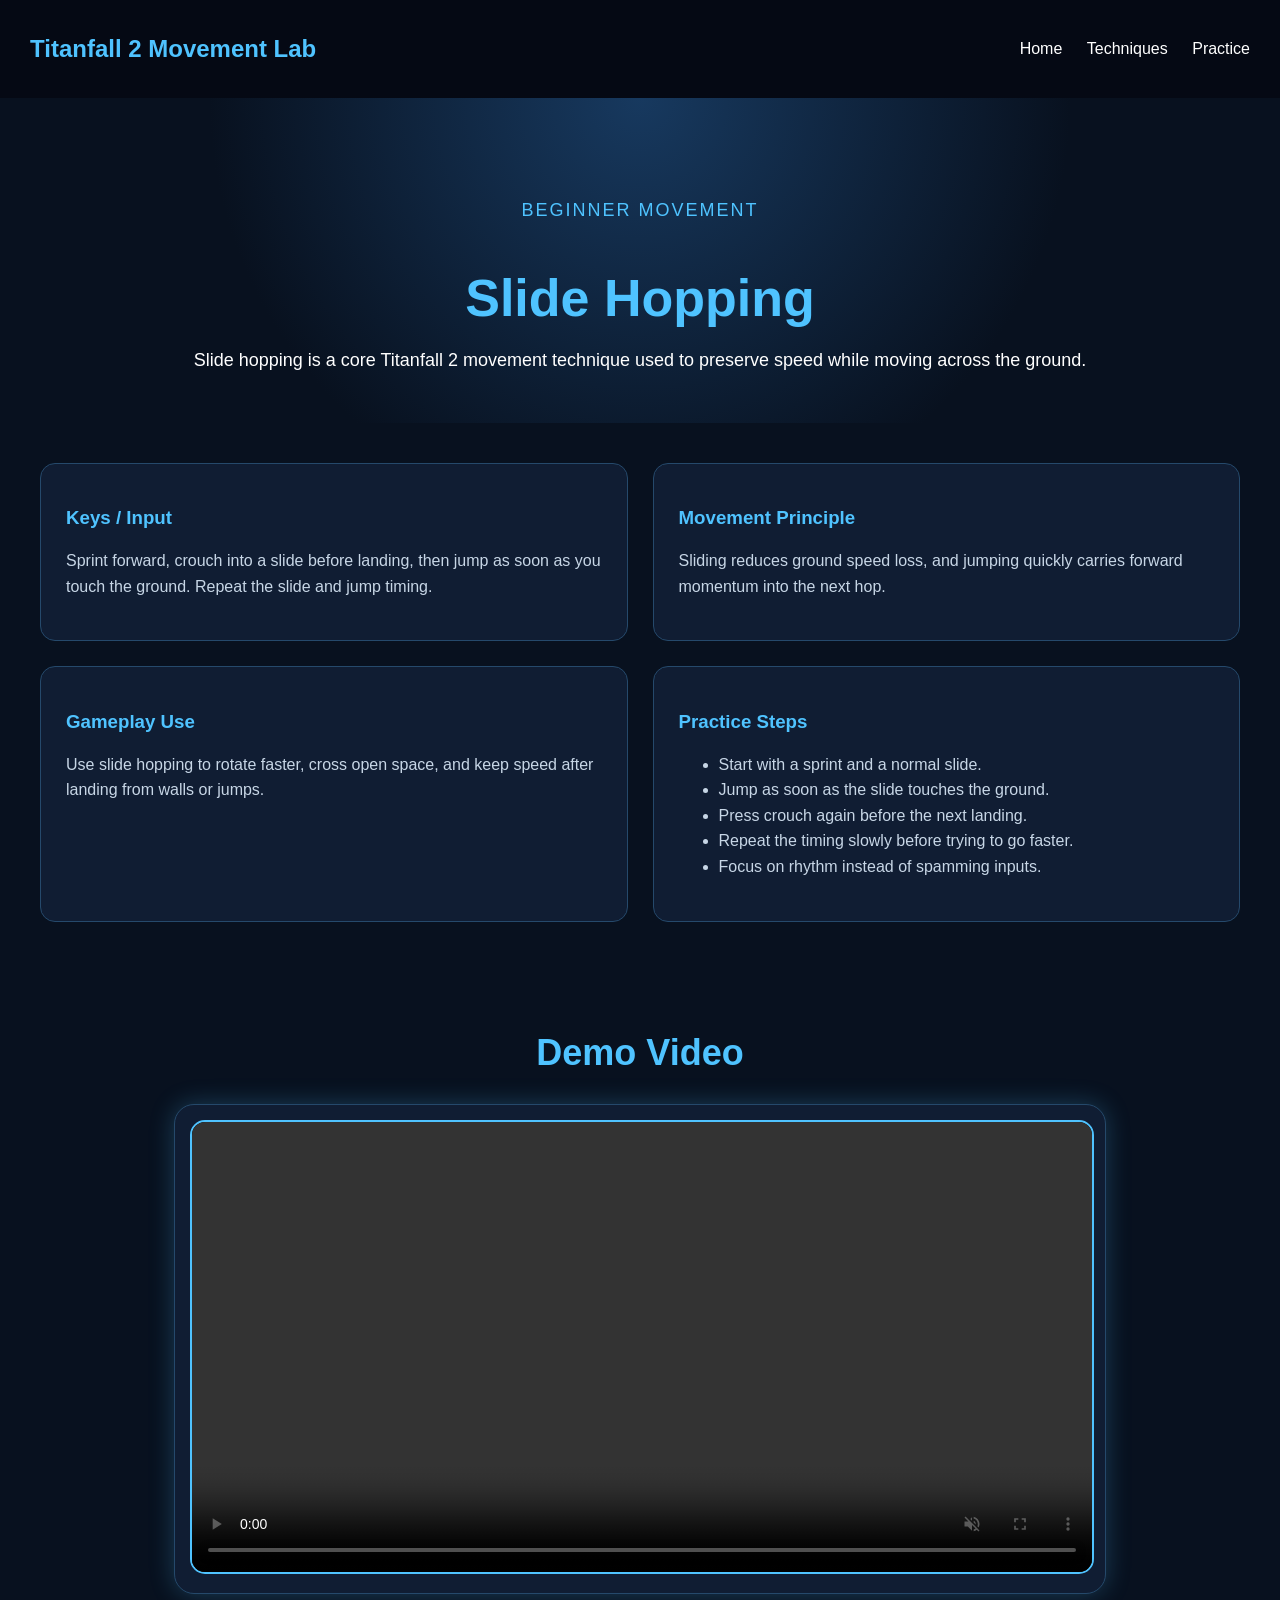
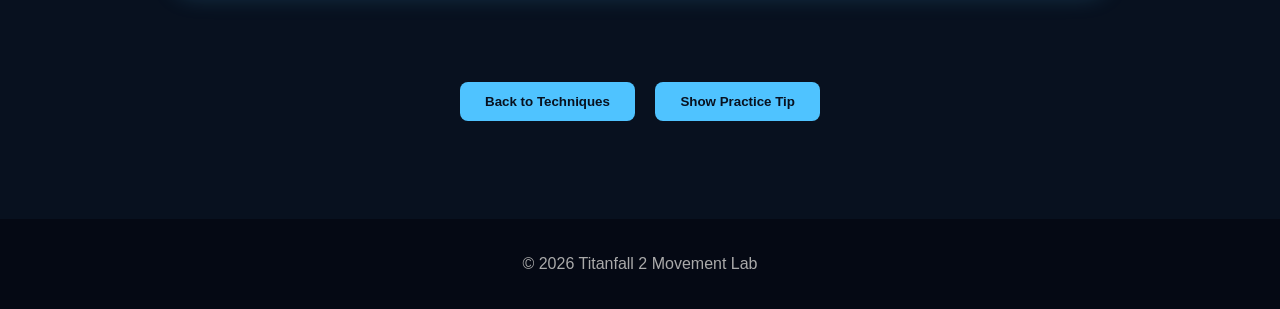
==== detail.html @ cf485858 "Add files via upload" ====
<!DOCTYPE html>
<html lang="en">
<head>
    <meta charset="UTF-8">
    <meta name="viewport" content="width=device-width, initial-scale=1.0">
    <title>Movement Detail</title>
    <link rel="stylesheet" href="styles.css">
</head>

<body>
    <header>
        <nav>
            <h1>Titanfall 2 Movement Lab</h1>
            <div class="nav-links">
                <a href="index.html">Home</a>
                <a href="index.html#techniques">Techniques</a>
                <a href="index.html#practice">Practice</a>
            </div>
        </nav>
    </header>

    <main>
        <section class="detail-hero">
            <p class="tag" id="detailDifficulty">Movement Guide</p>
            <h2 id="detailTitle">Movement Technique</h2>
            <p id="detailIntro"></p>
        </section>

        <section class="detail-grid">
            <div class="detail-box">
                <h3>Keys / Input</h3>
                <p id="detailKeys"></p>
            </div>

            <div class="detail-box">
                <h3>Movement Principle</h3>
                <p id="detailPrinciple"></p>
            </div>

            <div class="detail-box">
                <h3>Gameplay Use</h3>
                <p id="detailUse"></p>
            </div>

            <div class="detail-box">
                <h3>Practice Steps</h3>
                <ul id="detailPractice"></ul>
            </div>
        </section>

        <section class="video-section">
            <h2 class="section-title">Demo Video</h2>
            <div class="video-box">
                <video id="movementVideo" class="movement-video" controls muted loop>
                    <source id="videoSource" src="" type="video/mp4">
                    Your browser does not support the video tag.
                </video>
            </div>

            <p id="videoNote" class="video-note"></p>
        </section>

        <section class="detail-actions">
            <button onclick="goBackHome()">Back to Techniques</button>
            <button onclick="showRandomTip()">Show Practice Tip</button>
            <p id="randomTip"></p>
        </section>
    </main>

    <footer>
        <p>© 2026 Titanfall 2 Movement Lab</p>
    </footer>

    <script src="script.js"></script>
</body>
</html>
---- styles.css ----
body {
    margin: 0;
    font-family: Arial, sans-serif;
    background-color: #08111f;
    color: white;
}

nav {
    display: flex;
    justify-content: space-between;
    align-items: center;
    padding: 15px 30px;
    background-color: #050914;
    position: sticky;
    top: 0;
    z-index: 10;
}

nav h1 {
    color: #4fc3ff;
}

.nav-links a {
    color: white;
    text-decoration: none;
    margin-left: 20px;
}

.nav-links a:hover {
    color: #4fc3ff;
}

.hero {
    min-height: 75vh;
    display: flex;
    align-items: center;
    justify-content: center;
    padding: 40px;
    text-align: center;
    background: radial-gradient(circle at top, #17395f, #08111f 60%);
}

.hero-text {
    max-width: 850px;
    background-color: rgba(16, 29, 51, 0.85);
    padding: 40px;
    border-radius: 20px;
    border: 1px solid #25496b;
    box-shadow: 0 0 25px rgba(79, 195, 255, 0.25);
    animation: glowPulse 3s infinite alternate;
}

@keyframes glowPulse {
    from {
        box-shadow: 0 0 15px rgba(79, 195, 255, 0.2);
    }

    to {
        box-shadow: 0 0 35px rgba(79, 195, 255, 0.55);
    }
}

.tag {
    color: #4fc3ff;
    letter-spacing: 2px;
    text-transform: uppercase;
    font-size: 14px;
}

.hero h2,
.detail-hero h2 {
    font-size: 52px;
    color: #4fc3ff;
    margin-bottom: 15px;
}

.hero p,
.detail-hero p {
    font-size: 18px;
    line-height: 1.6;
}

button {
    padding: 12px 25px;
    background-color: #4fc3ff;
    color: #08111f;
    border: none;
    border-radius: 8px;
    font-weight: bold;
    cursor: pointer;
    transition: 0.3s;
    margin: 8px;
}

button:hover {
    background-color: white;
    transform: scale(1.05);
}

.section-title {
    text-align: center;
    font-size: 36px;
    color: #4fc3ff;
    margin-top: 60px;
}

.section-intro {
    max-width: 700px;
    margin: 0 auto;
    text-align: center;
    color: #c7d6e6;
    line-height: 1.6;
}

.card-container {
    display: grid;
    grid-template-columns: repeat(3, 1fr);
    gap: 25px;
    padding: 40px;
}

.card {
    background-color: #101d33;
    padding: 40px 25px;
    border-radius: 15px;
    border: 1px solid #25496b;
    transition: 0.3s;
    text-decoration: none;
    color: white;
    text-align: center;
    display: block;
    animation: fadeUp 0.6s ease forwards;
}

.card:hover {
    transform: translateY(-10px);
    box-shadow: 0 0 20px #4fc3ff;
}

.card:nth-child(1) { animation-delay: 0.1s; }
.card:nth-child(2) { animation-delay: 0.2s; }
.card:nth-child(3) { animation-delay: 0.3s; }
.card:nth-child(4) { animation-delay: 0.4s; }
.card:nth-child(5) { animation-delay: 0.5s; }
.card:nth-child(6) { animation-delay: 0.6s; }

@keyframes fadeUp {
    from {
        opacity: 0;
        transform: translateY(25px);
    }

    to {
        opacity: 1;
        transform: translateY(0);
    }
}

.card h3 {
    color: white;
    font-size: 28px;
}

.card span {
    display: inline-block;
    margin-top: 8px;
    padding: 6px 12px;
    border-radius: 20px;
    font-size: 13px;
}

.beginner span { background-color: #2ecc71; }
.intermediate span { background-color: #f1c40f; color: black; }
.advanced span { background-color: #e74c3c; }

.practice {
    padding: 40px;
    text-align: center;
}

.practice-grid {
    display: grid;
    grid-template-columns: repeat(2, 1fr);
    gap: 25px;
    padding: 40px;
}

.practice-card,
.detail-box {
    background-color: #101d33;
    padding: 25px;
    border-radius: 15px;
    border: 1px solid #25496b;
    text-align: left;
}

.practice-card h3,
.detail-box h3 {
    color: #4fc3ff;
}

.practice-card label,
.detail-box p,
.detail-box li {
    color: #c7d6e6;
    line-height: 1.6;
}

#progressText,
#randomTip {
    color: #4fc3ff;
    font-size: 20px;
    font-weight: bold;
}

.detail-hero {
    text-align: center;
    padding: 80px 40px 30px;
    background: radial-gradient(circle at top, #17395f, #08111f 60%);
}

.detail-grid {
    display: grid;
    grid-template-columns: repeat(2, 1fr);
    gap: 25px;
    padding: 40px;
}

.video-section {
    padding: 10px 40px 30px;
}

.video-box {
    max-width: 900px;
    margin: 30px auto;
    padding: 15px;
    background-color: #101d33;
    border-radius: 20px;
    border: 1px solid #25496b;
    box-shadow: 0 0 25px rgba(79, 195, 255, 0.25);
}

.movement-video {
    width: 100%;
    min-height: 360px;
    border-radius: 15px;
    border: 2px solid #4fc3ff;
    background-color: black;
}

.video-note {
    text-align: center;
    color: #c7d6e6;
}

.detail-actions {
    text-align: center;
    padding: 20px 40px 70px;
}

footer {
    text-align: center;
    padding: 20px;
    background-color: #050914;
    color: #aaa;
}

@media (max-width: 900px) {
    nav {
        flex-direction: column;
    }

    .nav-links a {
        display: inline-block;
        margin: 10px;
    }

    .hero h2,
    .detail-hero h2 {
        font-size: 38px;
    }

    .card-container,
    .practice-grid,
    .detail-grid {
        grid-template-columns: 1fr;
        padding: 25px;
    }

    .movement-video {
        min-height: 220px;
    }
}
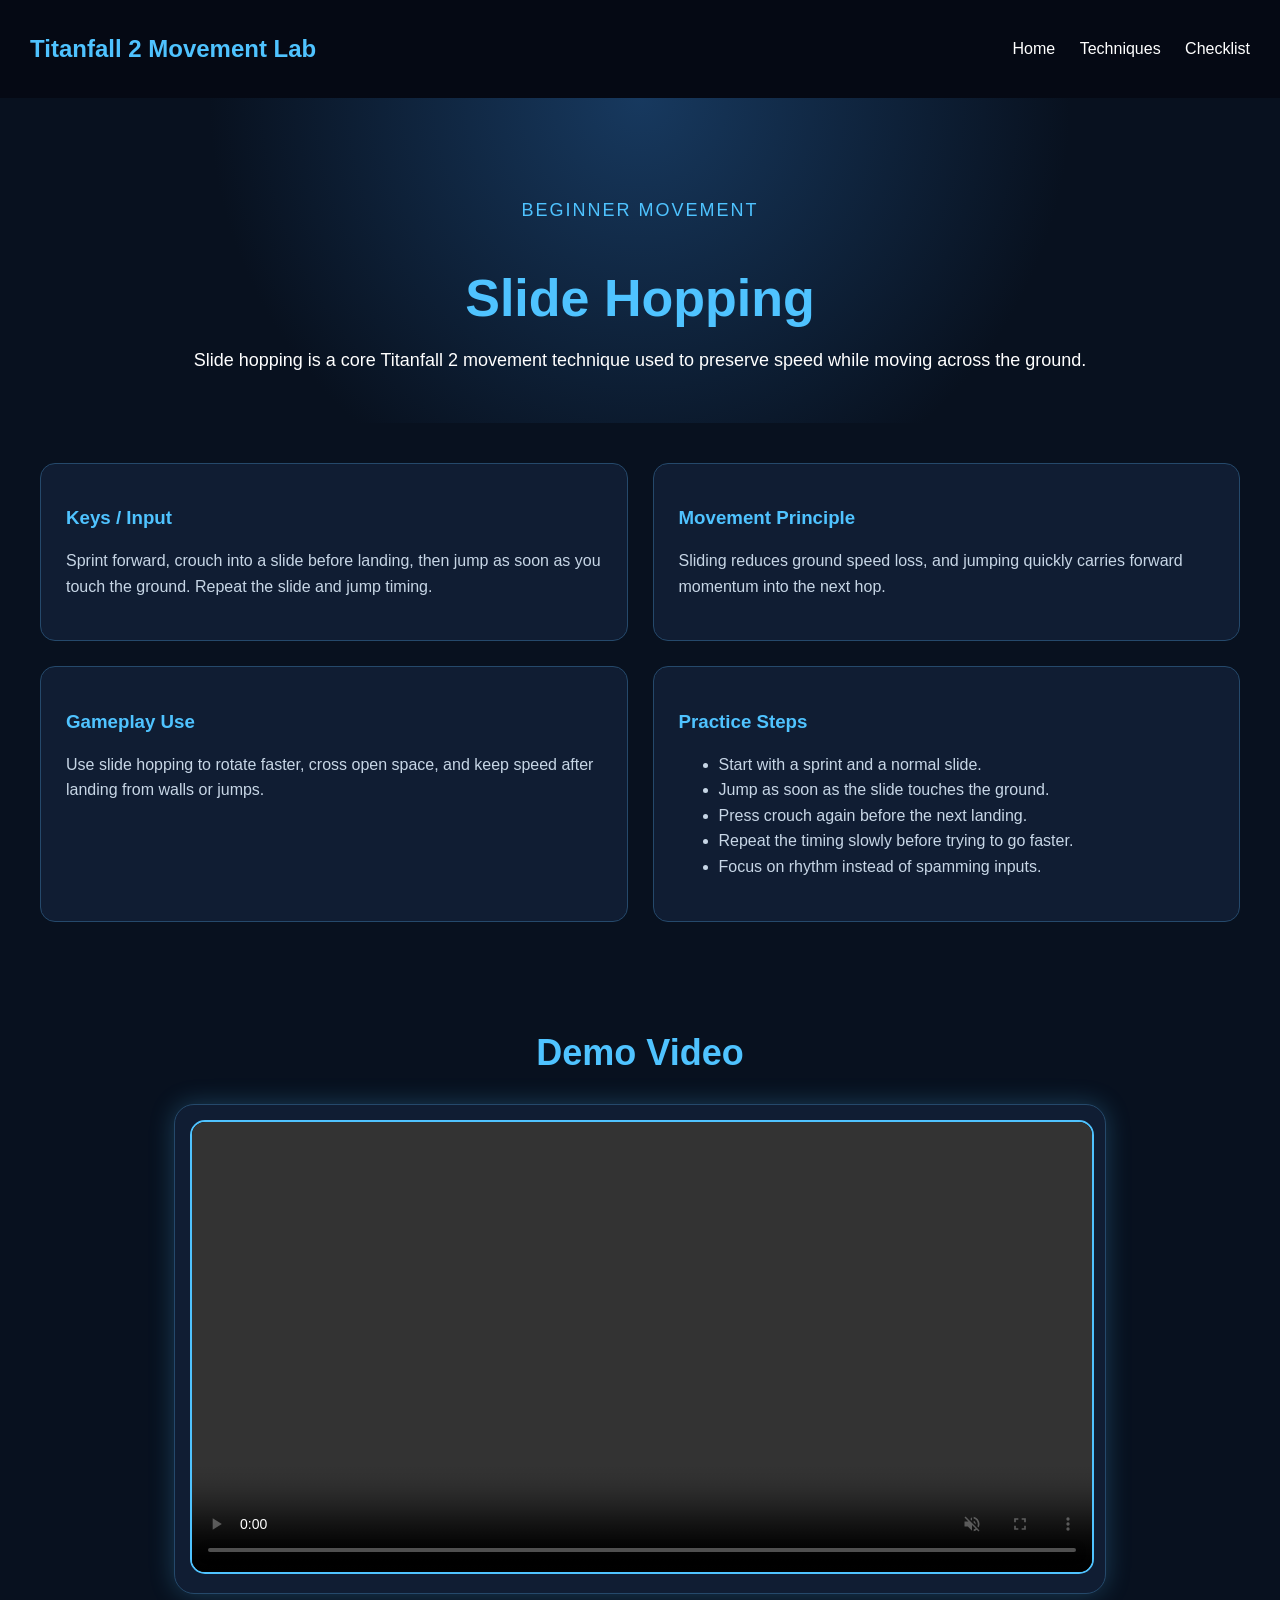
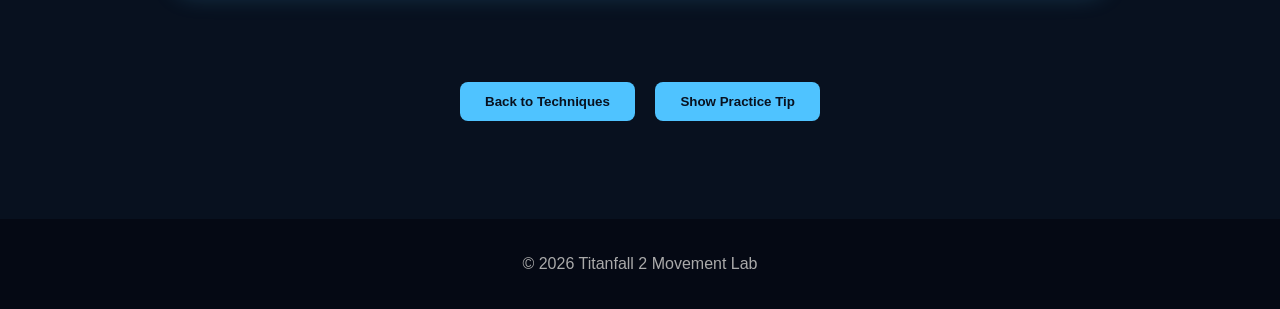
==== commit 2131a063: "Add files via upload" ====
--- a/detail.html
+++ b/detail.html
@@ -14,7 +14,7 @@
             <div class="nav-links">
                 <a href="index.html">Home</a>
                 <a href="index.html#techniques">Techniques</a>
-                <a href="index.html#practice">Practice</a>
+                <a href="checklist.html">Checklist</a>
             </div>
         </nav>
     </header>
--- a/styles.css
+++ b/styles.css
@@ -291,3 +291,466 @@
         min-height: 220px;
     }
 }
+
+
+.search-box {
+    max-width: 700px;
+    margin: 25px auto 0;
+    padding: 0 40px;
+}
+
+.search-box input {
+    width: 100%;
+    padding: 14px 18px;
+    border-radius: 12px;
+    border: 1px solid #25496b;
+    background-color: #101d33;
+    color: white;
+    font-size: 16px;
+    outline: none;
+}
+
+.search-box input:focus {
+    border-color: #4fc3ff;
+    box-shadow: 0 0 15px rgba(79, 195, 255, 0.35);
+}
+
+.editor-section {
+    padding: 30px 40px 80px;
+}
+
+.editor-form {
+    max-width: 800px;
+    margin: 30px auto;
+    background-color: #101d33;
+    padding: 25px;
+    border-radius: 15px;
+    border: 1px solid #25496b;
+    display: grid;
+    gap: 15px;
+}
+
+.editor-form input,
+.editor-form select,
+.editor-form textarea {
+    padding: 12px;
+    border-radius: 8px;
+    border: 1px solid #25496b;
+    background-color: #08111f;
+    color: white;
+    font-size: 15px;
+}
+
+.editor-form textarea {
+    min-height: 90px;
+    resize: vertical;
+}
+
+.file-label {
+    color: #c7d6e6;
+    line-height: 1.5;
+}
+
+#saveMessage {
+    text-align: center;
+    color: #4fc3ff;
+    font-weight: bold;
+}
+
+.custom-tag {
+    background-color: #9c27b0;
+    color: white;
+    margin-left: 8px;
+}
+
+
+.add-button {
+    width: 38px;
+    height: 38px;
+    border-radius: 50%;
+    padding: 0;
+    font-size: 26px;
+    line-height: 38px;
+    text-align: center;
+}
+
+.editor-modal {
+    display: none;
+    position: fixed;
+    z-index: 1000;
+    inset: 0;
+    background-color: rgba(0, 0, 0, 0.78);
+    overflow-y: auto;
+}
+
+.editor-modal-content {
+    width: 90%;
+    max-width: 900px;
+    margin: 50px auto;
+    background-color: #08111f;
+    border: 1px solid #4fc3ff;
+    border-radius: 18px;
+    box-shadow: 0 0 30px rgba(79, 195, 255, 0.45);
+    position: relative;
+}
+
+.editor-close {
+    position: absolute;
+    right: 22px;
+    top: 12px;
+    font-size: 36px;
+    color: #4fc3ff;
+    cursor: pointer;
+    z-index: 2;
+}
+
+.editor-close:hover {
+    color: white;
+}
+
+.custom-card-wrapper {
+    position: relative;
+}
+
+.delete-custom {
+    margin-top: 12px;
+    background-color: #e74c3c;
+    color: white;
+    width: 100%;
+}
+
+.delete-custom:hover {
+    background-color: white;
+    color: #e74c3c;
+}
+
+
+.search-panel {
+    max-width: 900px;
+    margin: 25px auto 0;
+    padding: 0 40px;
+    display: grid;
+    grid-template-columns: 2fr 1fr 1fr;
+    gap: 12px;
+}
+
+.search-panel input,
+.search-panel select {
+    width: 100%;
+    padding: 14px 18px;
+    border-radius: 12px;
+    border: 1px solid #25496b;
+    background-color: #101d33;
+    color: white;
+    font-size: 16px;
+    outline: none;
+}
+
+.search-panel input:focus,
+.search-panel select:focus {
+    border-color: #4fc3ff;
+    box-shadow: 0 0 15px rgba(79, 195, 255, 0.35);
+}
+
+@media (max-width: 900px) {
+    .search-panel {
+        grid-template-columns: 1fr;
+        padding: 0 25px;
+    }
+}
+
+
+.search-input-row {
+    display: flex;
+    gap: 10px;
+    align-items: center;
+}
+
+.search-input-row input {
+    flex: 1;
+}
+
+.minimal-add-button {
+    width: 46px;
+    height: 46px;
+    min-width: 46px;
+    padding: 0;
+    border-radius: 12px;
+    background-color: transparent;
+    color: #4fc3ff;
+    border: 1px solid #25496b;
+    font-size: 28px;
+    font-weight: normal;
+    line-height: 1;
+    box-shadow: none;
+}
+
+.minimal-add-button:hover {
+    background-color: rgba(79, 195, 255, 0.12);
+    color: white;
+    transform: none;
+    border-color: #4fc3ff;
+}
+
+
+.delete-detail-button {
+    background-color: #e74c3c;
+    color: white;
+}
+
+.delete-detail-button:hover {
+    background-color: white;
+    color: #e74c3c;
+}
+
+
+.batch-label {
+    color: #c7d6e6;
+    display: flex;
+    align-items: center;
+    gap: 8px;
+}
+
+.custom-card-wrapper .delete-custom {
+    display: none;
+}
+
+
+/* More organized practice checklist */
+.practice-grid {
+    align-items: stretch;
+}
+
+.practice-card {
+    position: relative;
+    min-height: 150px;
+}
+
+.practice-card h3 {
+    margin-top: 0;
+    margin-bottom: 10px;
+}
+
+.practice-card p {
+    color: #c7d6e6;
+    line-height: 1.5;
+    margin-bottom: 18px;
+}
+
+.practice-card label {
+    display: flex;
+    align-items: center;
+    gap: 8px;
+    margin-top: auto;
+}
+
+.custom-practice-card {
+    border-color: #9c27b0;
+}
+
+.practice-card-actions {
+    margin-top: 15px;
+    display: flex;
+    gap: 10px;
+}
+
+.delete-practice-custom {
+    background-color: #e74c3c;
+    color: white;
+    padding: 8px 14px;
+    font-size: 13px;
+}
+
+.delete-practice-custom:hover {
+    background-color: white;
+    color: #e74c3c;
+}
+
+
+/* Final checklist table-style layout */
+.practice-list {
+    max-width: 1050px;
+    margin: 25px auto;
+    display: grid;
+    gap: 12px;
+    padding: 0 40px;
+}
+
+.checklist-header,
+.practice-row {
+    display: grid;
+    grid-template-columns: 60px 220px 1fr 80px;
+    gap: 15px;
+    align-items: center;
+}
+
+.checklist-header {
+    max-width: 1050px;
+    margin: 25px auto 0;
+    padding: 14px 22px;
+    color: #4fc3ff;
+    font-weight: bold;
+    border-bottom: 1px solid #25496b;
+}
+
+.practice-row {
+    background-color: #101d33;
+    padding: 18px 22px;
+    border-radius: 14px;
+    border: 1px solid #25496b;
+    text-align: left;
+}
+
+.practice-number {
+    color: #4fc3ff;
+    font-weight: bold;
+}
+
+.practice-name {
+    color: white;
+    font-weight: bold;
+    text-decoration: none;
+}
+
+.practice-name:hover {
+    color: #4fc3ff;
+}
+
+.practice-standard {
+    color: #c7d6e6;
+    line-height: 1.5;
+}
+
+.practice-check {
+    display: flex;
+    justify-content: center;
+}
+
+.practice-check input {
+    width: 20px;
+    height: 20px;
+}
+
+.custom-practice-row {
+    border-color: #9c27b0;
+}
+
+.delete-practice-custom {
+    margin-left: 10px;
+    background-color: #e74c3c;
+    color: white;
+    padding: 6px 10px;
+    font-size: 12px;
+}
+
+.score-box {
+    max-width: 1050px;
+    margin: 20px auto 50px;
+    background-color: #101d33;
+    border: 1px solid #25496b;
+    border-radius: 14px;
+    padding: 20px;
+    text-align: center;
+}
+
+.score-box p {
+    color: #4fc3ff;
+    font-size: 20px;
+    font-weight: bold;
+    margin: 8px;
+}
+
+@media (max-width: 900px) {
+    .checklist-header {
+        display: none;
+    }
+
+    .practice-list {
+        padding: 0 25px;
+    }
+
+    .practice-row {
+        grid-template-columns: 40px 1fr;
+        gap: 10px;
+    }
+
+    .practice-standard {
+        grid-column: 1 / -1;
+    }
+
+    .practice-check {
+        grid-column: 1 / -1;
+        justify-content: flex-start;
+    }
+}
+
+
+/* Checklist difficulty column and sorting controls */
+.checklist-controls {
+    max-width: 1050px;
+    margin: 25px auto 0;
+    padding: 0 40px;
+    display: flex;
+    justify-content: flex-end;
+    align-items: center;
+    gap: 12px;
+    color: #c7d6e6;
+}
+
+.checklist-controls select {
+    padding: 10px 14px;
+    border-radius: 10px;
+    border: 1px solid #25496b;
+    background-color: #101d33;
+    color: white;
+}
+
+.checklist-header,
+.practice-row {
+    grid-template-columns: 130px 50px 190px 1fr 80px;
+}
+
+.difficulty-badge {
+    display: inline-block;
+    text-align: center;
+    padding: 6px 10px;
+    border-radius: 20px;
+    font-size: 13px;
+    font-weight: bold;
+}
+
+.beginner-badge {
+    background-color: #2ecc71;
+    color: white;
+}
+
+.intermediate-badge {
+    background-color: #f1c40f;
+    color: black;
+}
+
+.advanced-badge {
+    background-color: #e74c3c;
+    color: white;
+}
+
+@media (max-width: 900px) {
+    .checklist-controls {
+        justify-content: flex-start;
+        padding: 0 25px;
+        flex-direction: column;
+        align-items: stretch;
+    }
+
+    .practice-row {
+        grid-template-columns: 1fr;
+    }
+
+    .difficulty-badge,
+    .practice-number,
+    .practice-name,
+    .practice-standard,
+    .practice-check {
+        grid-column: 1 / -1;
+    }
+}
